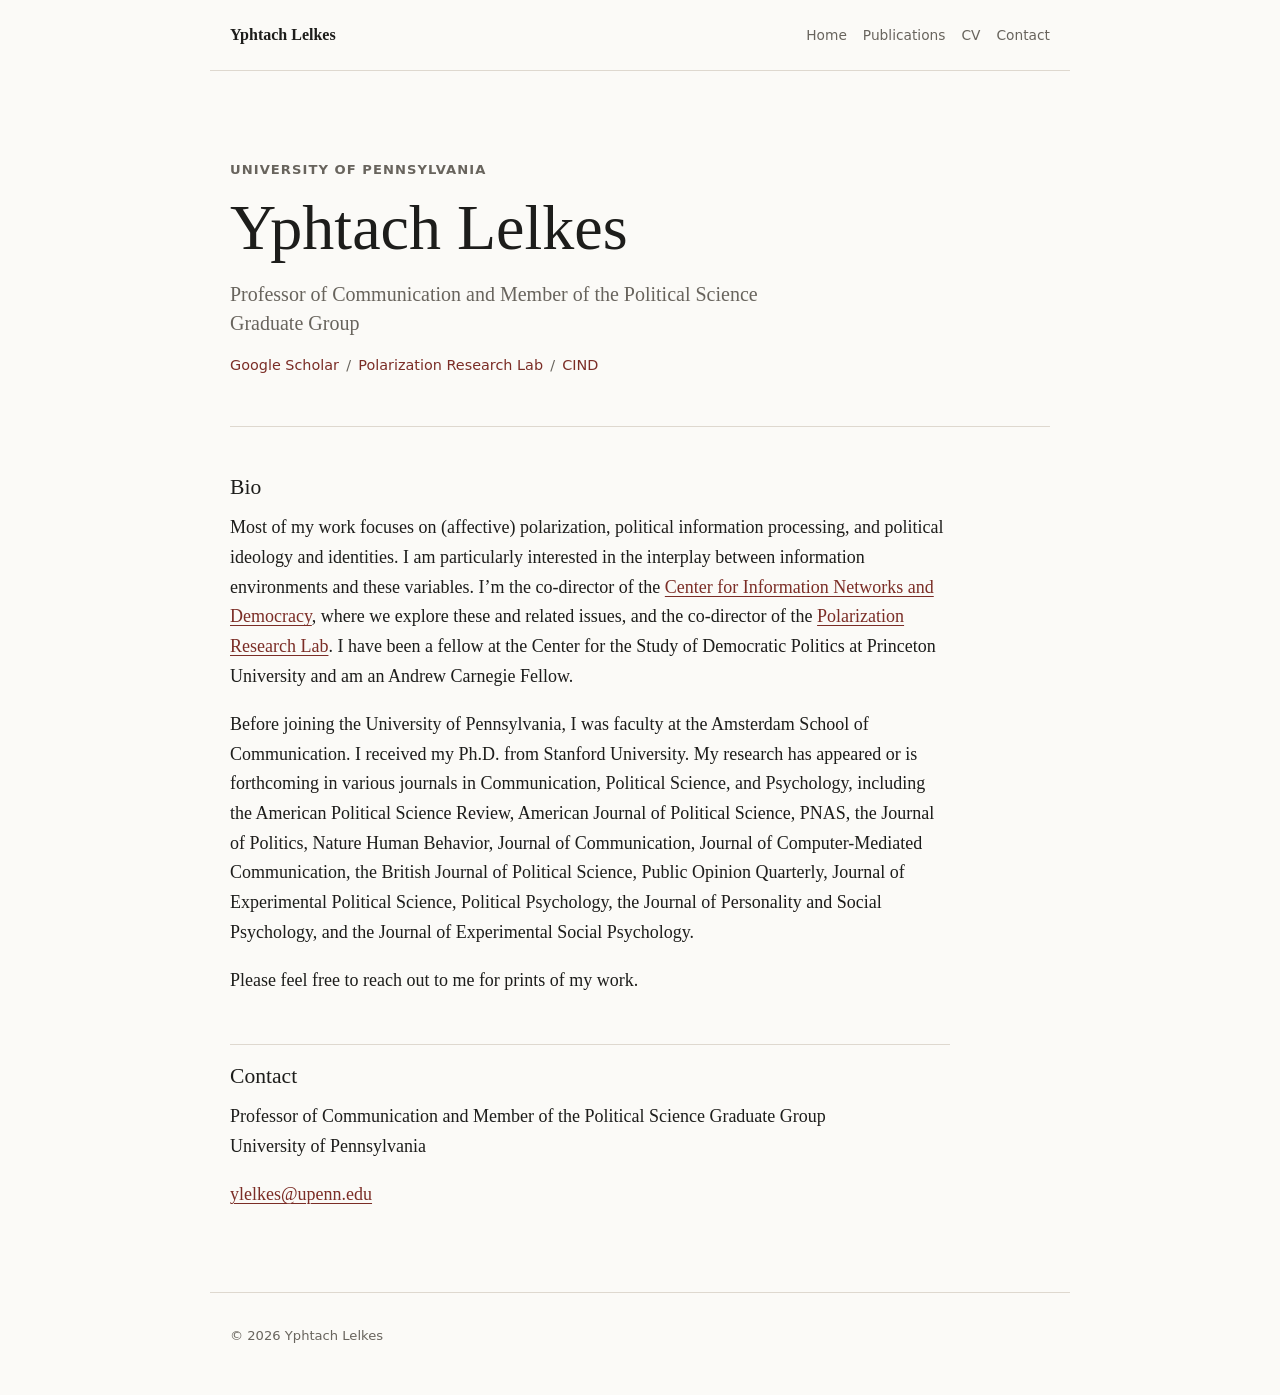
==== index.html @ 858e48a1 "Deploy Hugo site" ====
<!doctype html><html lang=en><head><meta name=generator content="Hugo 0.164.0"><meta charset=utf-8><meta name=viewport content="width=device-width,initial-scale=1"><meta name=description content="Yphtach Lelkes, Professor of Communication and member of the Political Science Graduate Group at the University of Pennsylvania."><title>Yphtach Lelkes</title><link rel=stylesheet href=/css/site.min.8e89e2a9b73b6cc2281f93b07d9bbd856924528c73ca660c7892266dd862c3c2.css></head><body><header class=site-header><a class=brand href=/>Yphtach Lelkes</a><nav aria-label="Main navigation"><a href=/>Home</a>
<a href=/publications/>Publications</a>
<a href=/cv/>CV</a>
<a href=/#contact>Contact</a></nav></header><main><section class=intro id=bio><p class=kicker>University of Pennsylvania</p><h1>Yphtach Lelkes</h1><p class=subtitle>Professor of Communication and Member of the Political Science Graduate Group</p><p class=profile-links><a href="https://scholar.google.com/citations?user=agGvWl8AAAAJ&hl=en">Google Scholar</a>
<span aria-hidden=true>/</span>
<a href=https://polarizationresearchlab.org/>Polarization Research Lab</a>
<span aria-hidden=true>/</span>
<a href=https://www.asc.upenn.edu/research/centers/center-for-information-networks-and-democracy>CIND</a></p></section><article class="content home-content"><h2>Bio</h2><p>Most of my work focuses on (affective) polarization, political information processing, and political ideology and identities. I am particularly interested in the interplay between information environments and these variables. I&rsquo;m the co-director of the <a href=https://www.asc.upenn.edu/research/centers/center-for-information-networks-and-democracy>Center for Information Networks and Democracy</a>, where we explore these and related issues, and the co-director of the <a href=https://polarizationresearchlab.org/>Polarization Research Lab</a>. I have been a fellow at the Center for the Study of Democratic Politics at Princeton University and am an Andrew Carnegie Fellow.</p><p>Before joining the University of Pennsylvania, I was faculty at the Amsterdam School of Communication. I received my Ph.D. from Stanford University. My research has appeared or is forthcoming in various journals in Communication, Political Science, and Psychology, including the American Political Science Review, American Journal of Political Science, PNAS, the Journal of Politics, Nature Human Behavior, Journal of Communication, Journal of Computer-Mediated Communication, the British Journal of Political Science, Public Opinion Quarterly, Journal of Experimental Political Science, Political Psychology, the Journal of Personality and Social Psychology, and the Journal of Experimental Social Psychology.</p><p>Please feel free to reach out to me for prints of my work.</p><h2 id=contact>Contact</h2><p>Professor of Communication and Member of the Political Science Graduate Group<br>University of Pennsylvania</p><p><a href=mailto:ylelkes@upenn.edu>ylelkes@upenn.edu</a></p></article></main><footer class=site-footer><p>&copy; 2026 Yphtach Lelkes</p></footer></body></html>
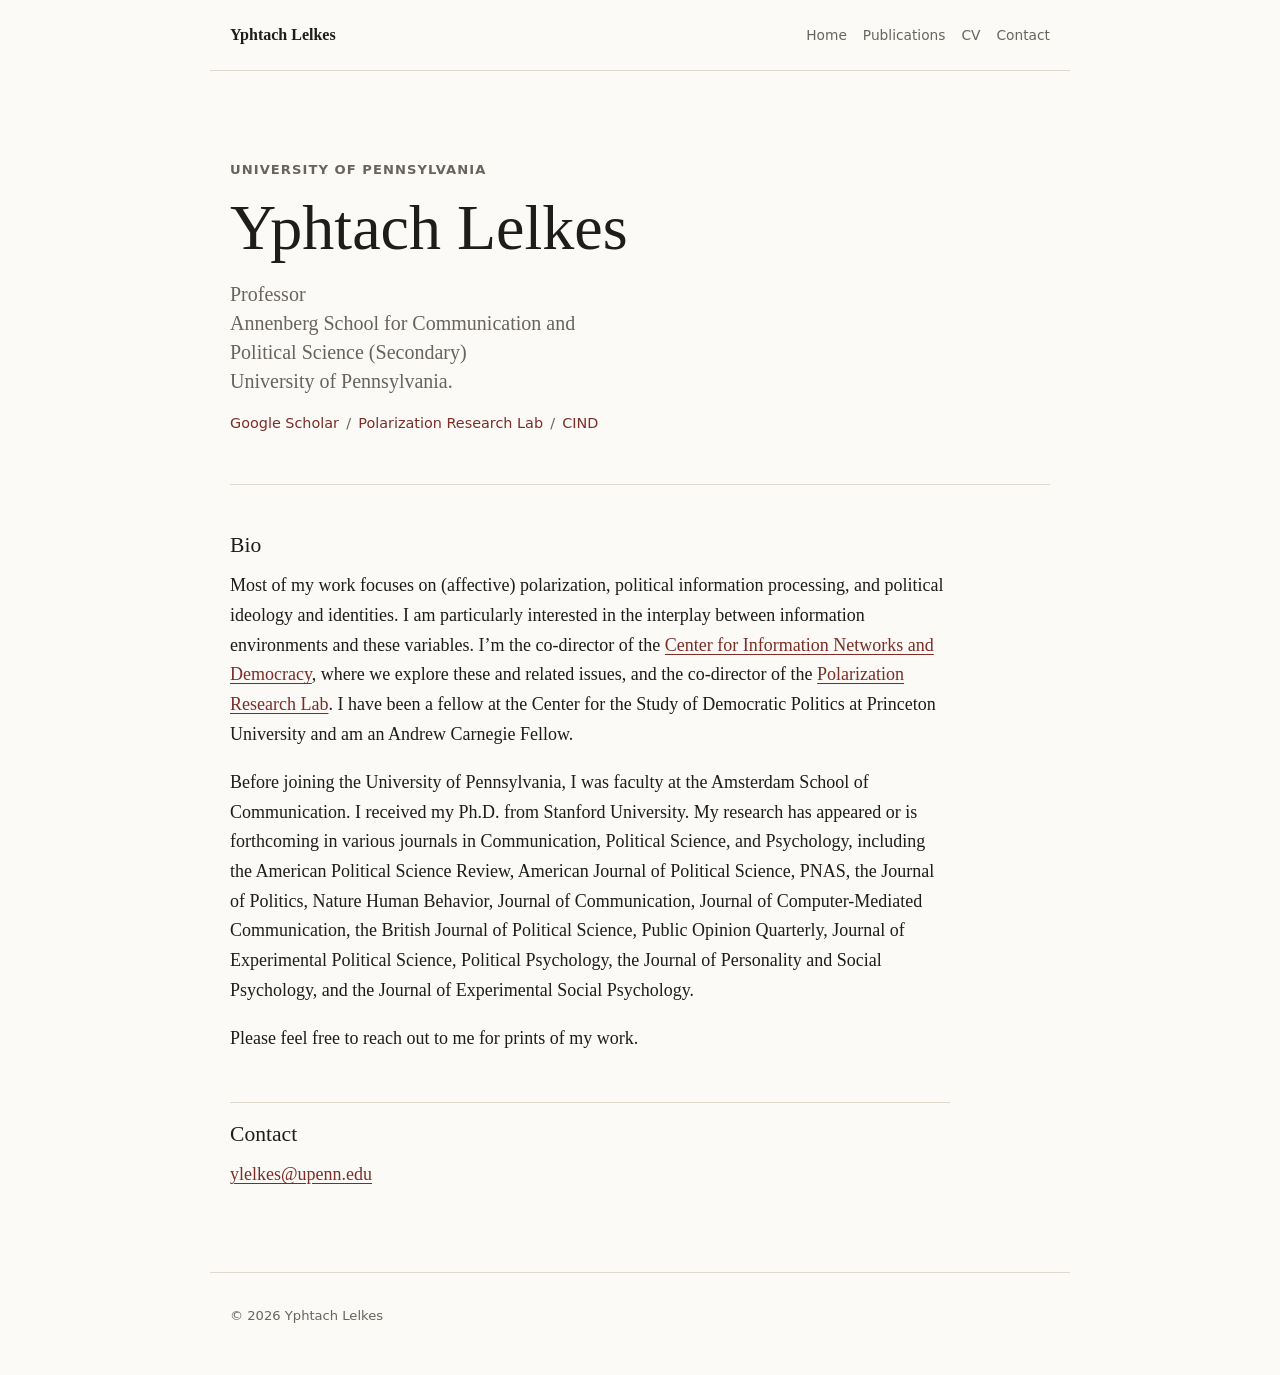
==== commit 91c49824: "Update homepage affiliation" ====
--- a/index.html
+++ b/index.html
@@ -1,8 +1,8 @@
-<!doctype html><html lang=en><head><meta name=generator content="Hugo 0.164.0"><meta charset=utf-8><meta name=viewport content="width=device-width,initial-scale=1"><meta name=description content="Yphtach Lelkes, Professor of Communication and member of the Political Science Graduate Group at the University of Pennsylvania."><title>Yphtach Lelkes</title><link rel=stylesheet href=/css/site.min.8e89e2a9b73b6cc2281f93b07d9bbd856924528c73ca660c7892266dd862c3c2.css></head><body><header class=site-header><a class=brand href=/>Yphtach Lelkes</a><nav aria-label="Main navigation"><a href=/>Home</a>
+<!doctype html><html lang=en><head><meta name=generator content="Hugo 0.164.0"><meta charset=utf-8><meta name=viewport content="width=device-width,initial-scale=1"><meta name=description content="Yphtach Lelkes, Professor at the Annenberg School for Communication and Political Science (Secondary), University of Pennsylvania."><title>Yphtach Lelkes</title><link rel=stylesheet href=/css/site.min.8e89e2a9b73b6cc2281f93b07d9bbd856924528c73ca660c7892266dd862c3c2.css></head><body><header class=site-header><a class=brand href=/>Yphtach Lelkes</a><nav aria-label="Main navigation"><a href=/>Home</a>
 <a href=/publications/>Publications</a>
 <a href=/cv/>CV</a>
-<a href=/#contact>Contact</a></nav></header><main><section class=intro id=bio><p class=kicker>University of Pennsylvania</p><h1>Yphtach Lelkes</h1><p class=subtitle>Professor of Communication and Member of the Political Science Graduate Group</p><p class=profile-links><a href="https://scholar.google.com/citations?user=agGvWl8AAAAJ&hl=en">Google Scholar</a>
+<a href=/#contact>Contact</a></nav></header><main><section class=intro id=bio><p class=kicker>University of Pennsylvania</p><h1>Yphtach Lelkes</h1><p class=subtitle>Professor<br>Annenberg School for Communication and<br>Political Science (Secondary)<br>University of Pennsylvania.</p><p class=profile-links><a href="https://scholar.google.com/citations?user=agGvWl8AAAAJ&hl=en">Google Scholar</a>
 <span aria-hidden=true>/</span>
 <a href=https://polarizationresearchlab.org/>Polarization Research Lab</a>
 <span aria-hidden=true>/</span>
-<a href=https://www.asc.upenn.edu/research/centers/center-for-information-networks-and-democracy>CIND</a></p></section><article class="content home-content"><h2>Bio</h2><p>Most of my work focuses on (affective) polarization, political information processing, and political ideology and identities. I am particularly interested in the interplay between information environments and these variables. I&rsquo;m the co-director of the <a href=https://www.asc.upenn.edu/research/centers/center-for-information-networks-and-democracy>Center for Information Networks and Democracy</a>, where we explore these and related issues, and the co-director of the <a href=https://polarizationresearchlab.org/>Polarization Research Lab</a>. I have been a fellow at the Center for the Study of Democratic Politics at Princeton University and am an Andrew Carnegie Fellow.</p><p>Before joining the University of Pennsylvania, I was faculty at the Amsterdam School of Communication. I received my Ph.D. from Stanford University. My research has appeared or is forthcoming in various journals in Communication, Political Science, and Psychology, including the American Political Science Review, American Journal of Political Science, PNAS, the Journal of Politics, Nature Human Behavior, Journal of Communication, Journal of Computer-Mediated Communication, the British Journal of Political Science, Public Opinion Quarterly, Journal of Experimental Political Science, Political Psychology, the Journal of Personality and Social Psychology, and the Journal of Experimental Social Psychology.</p><p>Please feel free to reach out to me for prints of my work.</p><h2 id=contact>Contact</h2><p>Professor of Communication and Member of the Political Science Graduate Group<br>University of Pennsylvania</p><p><a href=mailto:ylelkes@upenn.edu>ylelkes@upenn.edu</a></p></article></main><footer class=site-footer><p>&copy; 2026 Yphtach Lelkes</p></footer></body></html>+<a href=https://www.asc.upenn.edu/research/centers/center-for-information-networks-and-democracy>CIND</a></p></section><article class="content home-content"><h2>Bio</h2><p>Most of my work focuses on (affective) polarization, political information processing, and political ideology and identities. I am particularly interested in the interplay between information environments and these variables. I&rsquo;m the co-director of the <a href=https://www.asc.upenn.edu/research/centers/center-for-information-networks-and-democracy>Center for Information Networks and Democracy</a>, where we explore these and related issues, and the co-director of the <a href=https://polarizationresearchlab.org/>Polarization Research Lab</a>. I have been a fellow at the Center for the Study of Democratic Politics at Princeton University and am an Andrew Carnegie Fellow.</p><p>Before joining the University of Pennsylvania, I was faculty at the Amsterdam School of Communication. I received my Ph.D. from Stanford University. My research has appeared or is forthcoming in various journals in Communication, Political Science, and Psychology, including the American Political Science Review, American Journal of Political Science, PNAS, the Journal of Politics, Nature Human Behavior, Journal of Communication, Journal of Computer-Mediated Communication, the British Journal of Political Science, Public Opinion Quarterly, Journal of Experimental Political Science, Political Psychology, the Journal of Personality and Social Psychology, and the Journal of Experimental Social Psychology.</p><p>Please feel free to reach out to me for prints of my work.</p><h2 id=contact>Contact</h2><p><a href=mailto:ylelkes@upenn.edu>ylelkes@upenn.edu</a></p></article></main><footer class=site-footer><p>&copy; 2026 Yphtach Lelkes</p></footer></body></html>
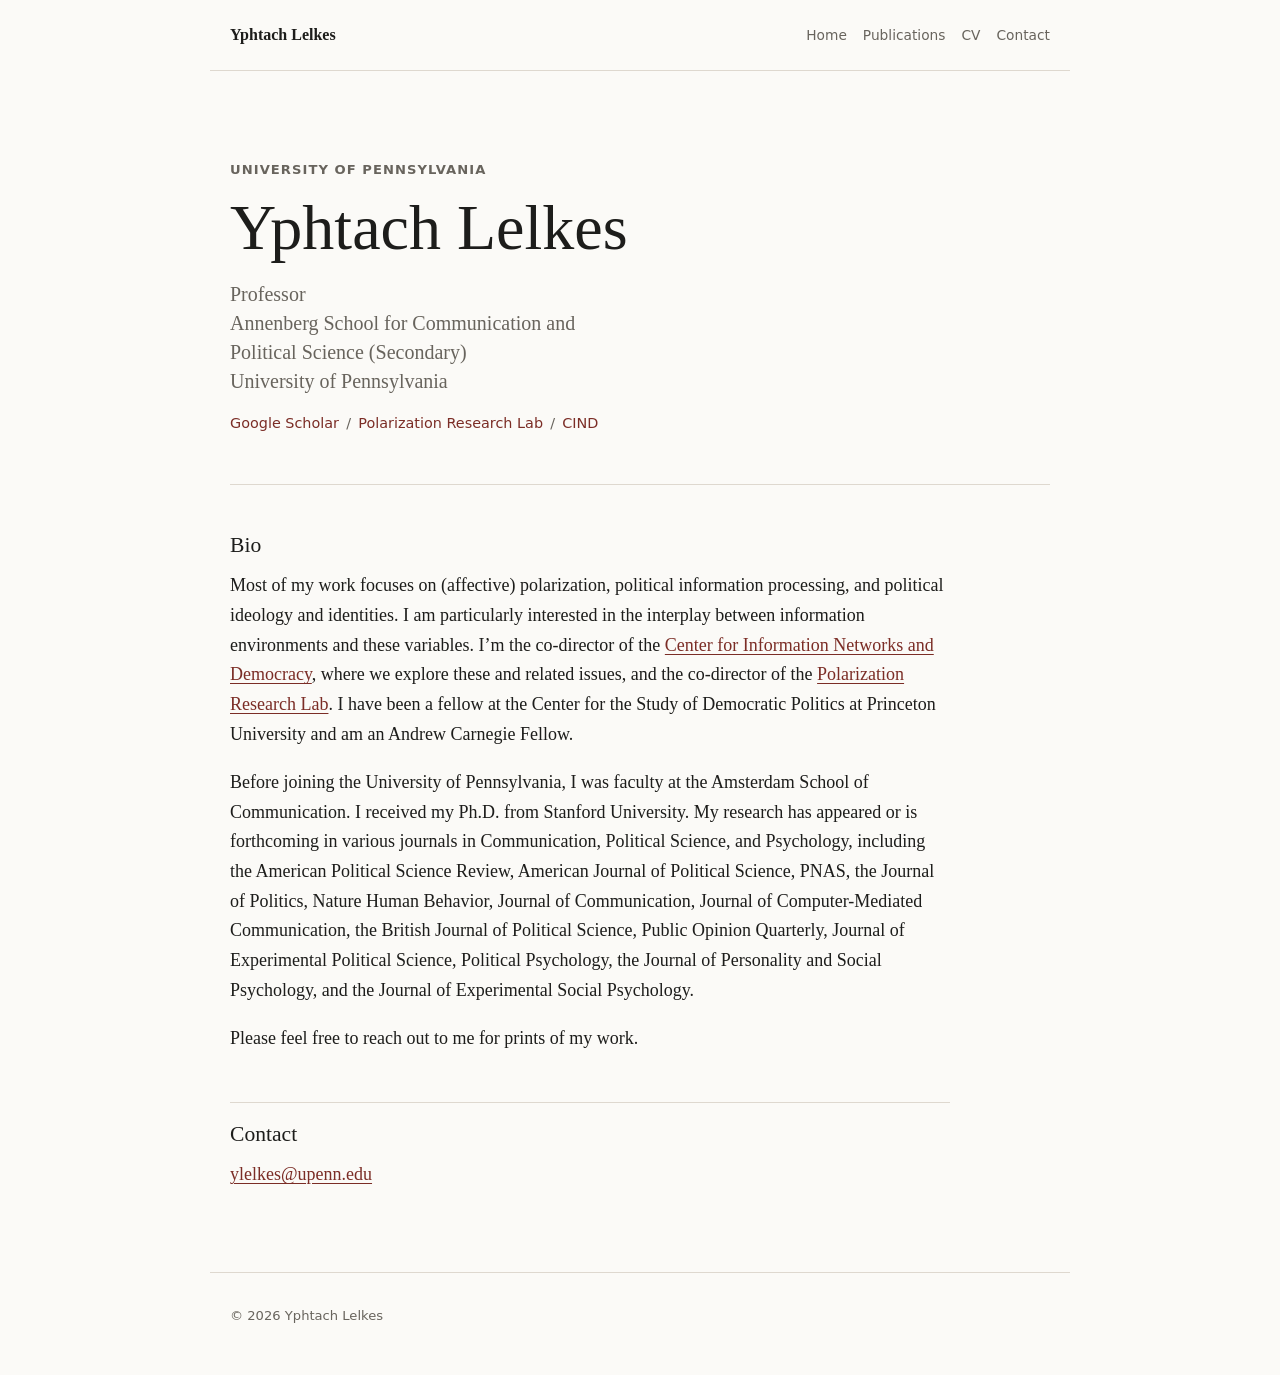
==== commit 98812cdb: "Update homepage affiliation text" ====
--- a/index.html
+++ b/index.html
@@ -1,7 +1,7 @@
 <!doctype html><html lang=en><head><meta name=generator content="Hugo 0.164.0"><meta charset=utf-8><meta name=viewport content="width=device-width,initial-scale=1"><meta name=description content="Yphtach Lelkes, Professor at the Annenberg School for Communication and Political Science (Secondary), University of Pennsylvania."><title>Yphtach Lelkes</title><link rel=stylesheet href=/css/site.min.8e89e2a9b73b6cc2281f93b07d9bbd856924528c73ca660c7892266dd862c3c2.css></head><body><header class=site-header><a class=brand href=/>Yphtach Lelkes</a><nav aria-label="Main navigation"><a href=/>Home</a>
 <a href=/publications/>Publications</a>
 <a href=/cv/>CV</a>
-<a href=/#contact>Contact</a></nav></header><main><section class=intro id=bio><p class=kicker>University of Pennsylvania</p><h1>Yphtach Lelkes</h1><p class=subtitle>Professor<br>Annenberg School for Communication and<br>Political Science (Secondary)<br>University of Pennsylvania.</p><p class=profile-links><a href="https://scholar.google.com/citations?user=agGvWl8AAAAJ&hl=en">Google Scholar</a>
+<a href=/#contact>Contact</a></nav></header><main><section class=intro id=bio><p class=kicker>University of Pennsylvania</p><h1>Yphtach Lelkes</h1><p class=subtitle>Professor<br>Annenberg School for Communication and<br>Political Science (Secondary)<br>University of Pennsylvania</p><p class=profile-links><a href="https://scholar.google.com/citations?user=agGvWl8AAAAJ&hl=en">Google Scholar</a>
 <span aria-hidden=true>/</span>
 <a href=https://polarizationresearchlab.org/>Polarization Research Lab</a>
 <span aria-hidden=true>/</span>
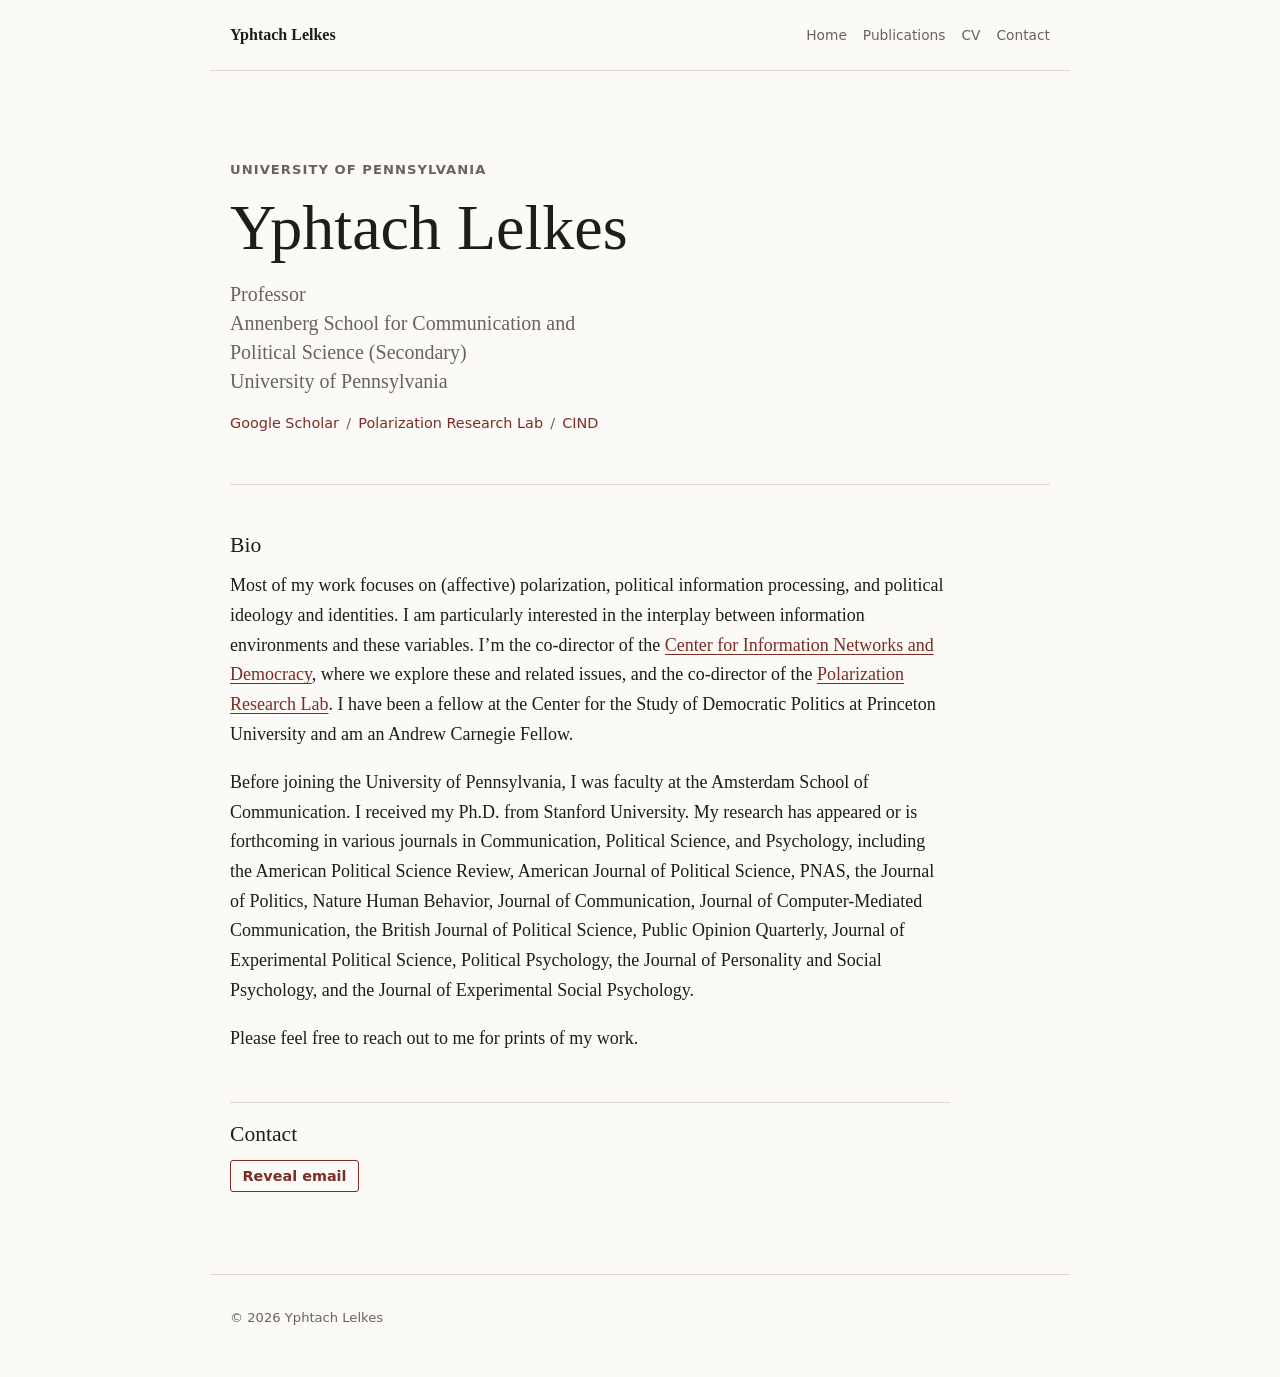
==== commit 3c47b994: "Obfuscate contact email" ====
--- a/index.html
+++ b/index.html
@@ -1,8 +1,9 @@
-<!doctype html><html lang=en><head><meta name=generator content="Hugo 0.164.0"><meta charset=utf-8><meta name=viewport content="width=device-width,initial-scale=1"><meta name=description content="Yphtach Lelkes, Professor at the Annenberg School for Communication and Political Science (Secondary), University of Pennsylvania."><title>Yphtach Lelkes</title><link rel=stylesheet href=/css/site.min.8e89e2a9b73b6cc2281f93b07d9bbd856924528c73ca660c7892266dd862c3c2.css></head><body><header class=site-header><a class=brand href=/>Yphtach Lelkes</a><nav aria-label="Main navigation"><a href=/>Home</a>
+<!doctype html><html lang=en><head><meta name=generator content="Hugo 0.164.0"><meta charset=utf-8><meta name=viewport content="width=device-width,initial-scale=1"><meta name=description content="Yphtach Lelkes, Professor at the Annenberg School for Communication and Political Science (Secondary), University of Pennsylvania."><title>Yphtach Lelkes</title><link rel=stylesheet href=/css/site.min.89e05e79dcc97e077cef7a89de8801e7342778fffbcc4a0c60c0dc26f6a7e13a.css></head><body><header class=site-header><a class=brand href=/>Yphtach Lelkes</a><nav aria-label="Main navigation"><a href=/>Home</a>
 <a href=/publications/>Publications</a>
 <a href=/cv/>CV</a>
 <a href=/#contact>Contact</a></nav></header><main><section class=intro id=bio><p class=kicker>University of Pennsylvania</p><h1>Yphtach Lelkes</h1><p class=subtitle>Professor<br>Annenberg School for Communication and<br>Political Science (Secondary)<br>University of Pennsylvania</p><p class=profile-links><a href="https://scholar.google.com/citations?user=agGvWl8AAAAJ&hl=en">Google Scholar</a>
 <span aria-hidden=true>/</span>
 <a href=https://polarizationresearchlab.org/>Polarization Research Lab</a>
 <span aria-hidden=true>/</span>
-<a href=https://www.asc.upenn.edu/research/centers/center-for-information-networks-and-democracy>CIND</a></p></section><article class="content home-content"><h2>Bio</h2><p>Most of my work focuses on (affective) polarization, political information processing, and political ideology and identities. I am particularly interested in the interplay between information environments and these variables. I&rsquo;m the co-director of the <a href=https://www.asc.upenn.edu/research/centers/center-for-information-networks-and-democracy>Center for Information Networks and Democracy</a>, where we explore these and related issues, and the co-director of the <a href=https://polarizationresearchlab.org/>Polarization Research Lab</a>. I have been a fellow at the Center for the Study of Democratic Politics at Princeton University and am an Andrew Carnegie Fellow.</p><p>Before joining the University of Pennsylvania, I was faculty at the Amsterdam School of Communication. I received my Ph.D. from Stanford University. My research has appeared or is forthcoming in various journals in Communication, Political Science, and Psychology, including the American Political Science Review, American Journal of Political Science, PNAS, the Journal of Politics, Nature Human Behavior, Journal of Communication, Journal of Computer-Mediated Communication, the British Journal of Political Science, Public Opinion Quarterly, Journal of Experimental Political Science, Political Psychology, the Journal of Personality and Social Psychology, and the Journal of Experimental Social Psychology.</p><p>Please feel free to reach out to me for prints of my work.</p><h2 id=contact>Contact</h2><p><a href=mailto:ylelkes@upenn.edu>ylelkes@upenn.edu</a></p></article></main><footer class=site-footer><p>&copy; 2026 Yphtach Lelkes</p></footer></body></html>+<a href=https://www.asc.upenn.edu/research/centers/center-for-information-networks-and-democracy>CIND</a></p></section><article class="content home-content"><h2>Bio</h2><p>Most of my work focuses on (affective) polarization, political information processing, and political ideology and identities. I am particularly interested in the interplay between information environments and these variables. I&rsquo;m the co-director of the <a href=https://www.asc.upenn.edu/research/centers/center-for-information-networks-and-democracy>Center for Information Networks and Democracy</a>, where we explore these and related issues, and the co-director of the <a href=https://polarizationresearchlab.org/>Polarization Research Lab</a>. I have been a fellow at the Center for the Study of Democratic Politics at Princeton University and am an Andrew Carnegie Fellow.</p><p>Before joining the University of Pennsylvania, I was faculty at the Amsterdam School of Communication. I received my Ph.D. from Stanford University. My research has appeared or is forthcoming in various journals in Communication, Political Science, and Psychology, including the American Political Science Review, American Journal of Political Science, PNAS, the Journal of Politics, Nature Human Behavior, Journal of Communication, Journal of Computer-Mediated Communication, the British Journal of Political Science, Public Opinion Quarterly, Journal of Experimental Political Science, Political Psychology, the Journal of Personality and Social Psychology, and the Journal of Experimental Social Psychology.</p><p>Please feel free to reach out to me for prints of my work.</p><h2 id=contact>Contact</h2><p class=contact-line><button class=email-reveal type=button data-user="eWxlbGtlcw==" data-domain=dXBlbm4uZWR1>Reveal email</button>
+<span class=email-output aria-live=polite></span></p></article></main><footer class=site-footer><p>&copy; 2026 Yphtach Lelkes</p></footer><script>document.querySelectorAll(".email-reveal").forEach(e=>{e.addEventListener("click",()=>{const n=`${atob(e.dataset.user)}@${atob(e.dataset.domain)}`,t=document.createElement("a");t.href=`mailto:${n}`,t.textContent=n;const s=e.nextElementSibling;s.replaceChildren(t),e.remove()})})</script></body></html>
